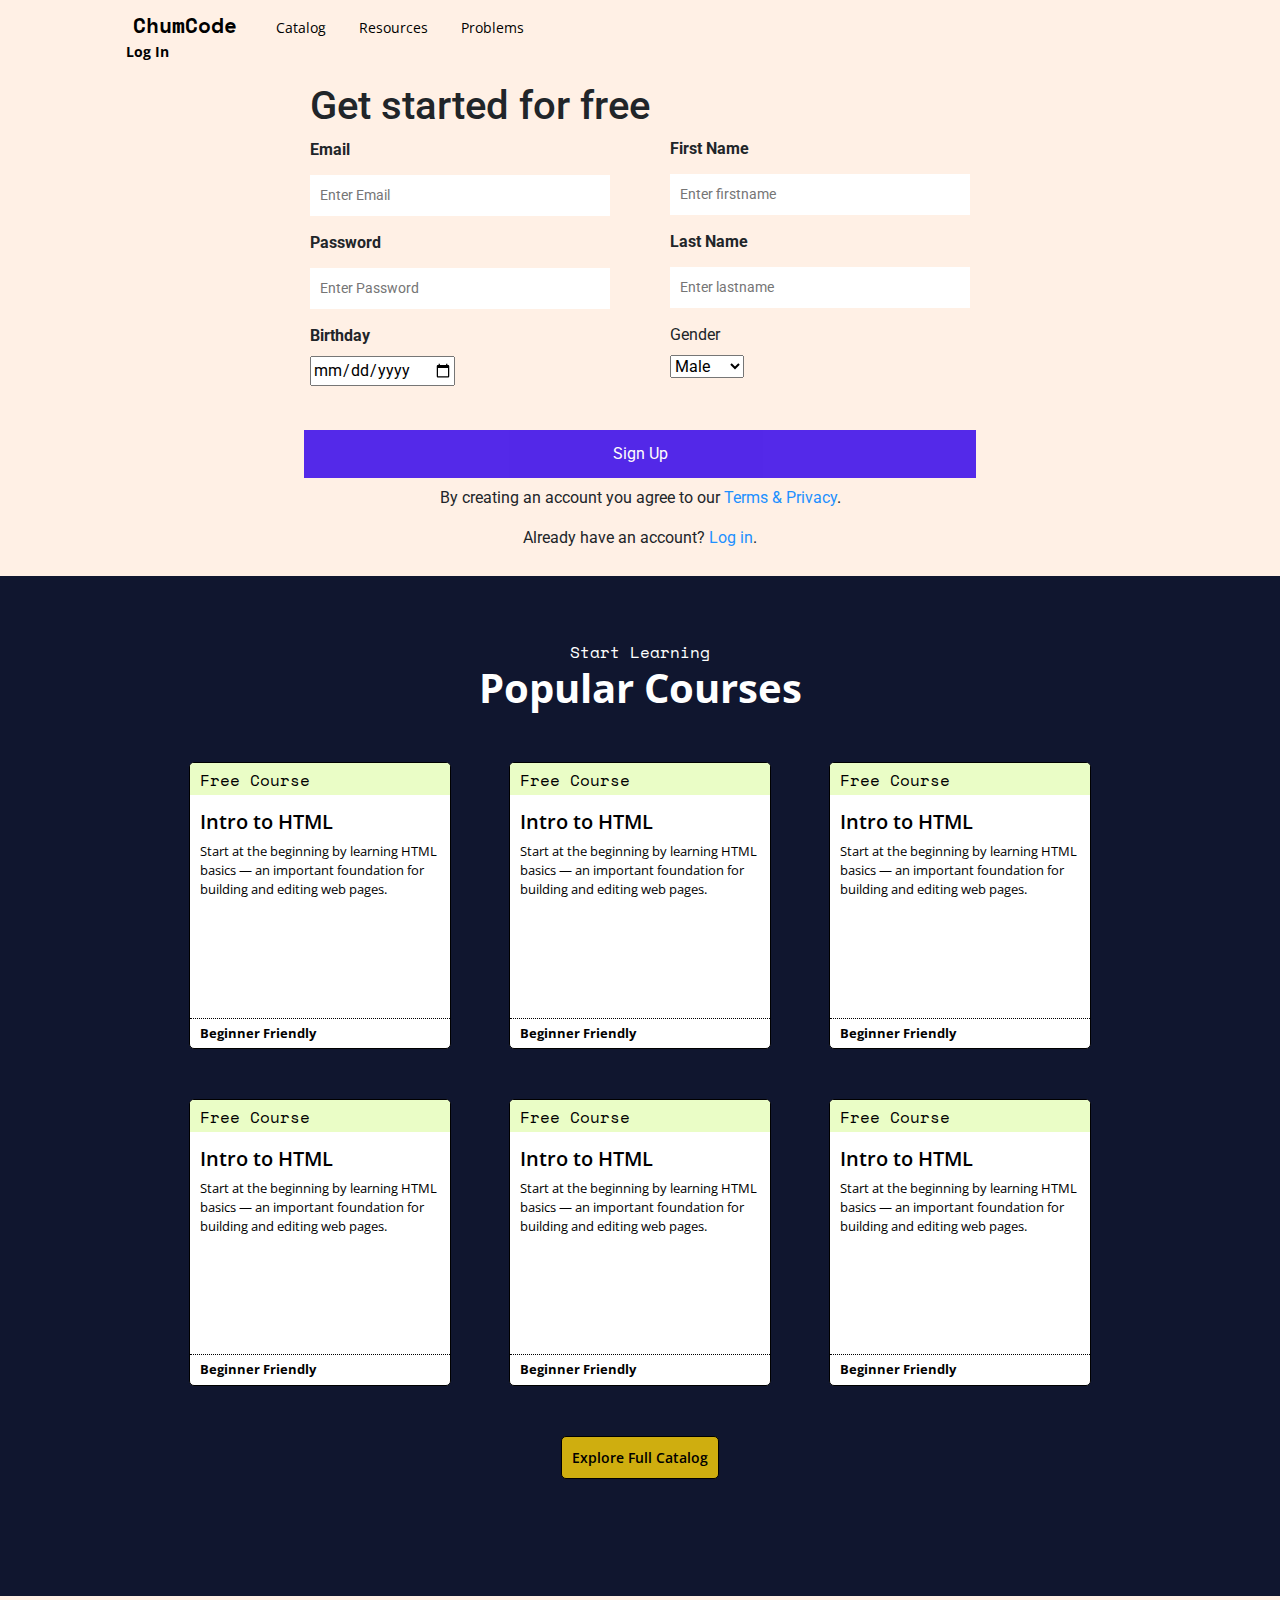
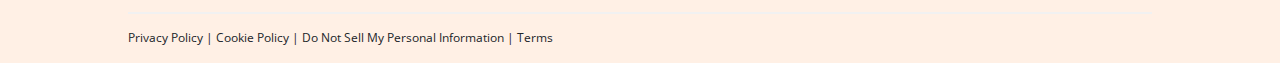
==== ChumCode/register.html @ c157aa14 "otin" ====
<html lang="en">
  <head>
    <script src="js/styles.js" defer></script>
    <meta charset="utf-8">
    <meta name="viewport" content="width=device-width, initial-scale=1">
    <link rel="stylesheet" href="https://cdn.jsdelivr.net/npm/bootstrap@4.0.0/dist/css/bootstrap.min.css" integrity="sha384-Gn5384xqQ1aoWXA+058RXPxPg6fy4IWvTNh0E263XmFcJlSAwiGgFAW/dAiS6JXm" crossorigin="anonymous"><link rel="preconnect" href="https://fonts.googleapis.com">
    <link rel="preconnect" href="https://fonts.gstatic.com" crossorigin>
    <link href="https://fonts.googleapis.com/css2?family=Montserrat&family=Open+Sans:ital,wght@0,300..800;1,300..800&family=Poppins:wght@300;400;500;600;800;900&family=Roboto:ital,wght@0,100;0,300;0,400;0,500;0,700;0,900;1,100;1,300;1,400;1,500;1,700;1,900&family=Space+Mono:wght@400;700&family=UnifrakturMaguntia&display=swap" rel="stylesheet">
    <link rel="stylesheet" href="https://cdnjs.cloudflare.com/ajax/libs/font-awesome/6.5.1/css/all.min.css" integrity="sha512-DTOQO9RWCH3ppGqcWaEA1BIZOC6xxalwEsw9c2QQeAIftl+Vegovlnee1c9QX4TctnWMn13TZye+giMm8e2LwA==" crossorigin="anonymous" referrerpolicy="no-referrer" />
    <link rel="stylesheet" type="text/css" href="css/styles.css">
    <title>ChumCode</title>
  </head>

  <header>
    <nav class="open-sans-regular">
        <a href="index.html" class="space-mono-bold">ChumCode</a>
        <a href="catalog.html">Catalog</a>
        <a href="resources.html">Resources</a>
        <a href="problems.hmtl">Problems</a>
        <i class="fa-solid fa-magnifying-glass left"></i>
        <a href="login.html" class="open-sans-bold">Log In</a>
    </nav>
  </header>
  <body>

  <div class="first-page-main-page">

    <div class="left-box">
      <form action="action_page.php">
        <div class="container">
          <h1>Get started for free</h1>
      
          <label for="email"><b>Email</b></label><br>
          <input type="text" placeholder="Enter Email" name="email" id="email" required><br>
      
          <label for="psw"><b>Password</b></label><br>
          <input type="password" placeholder="Enter Password" name="psw" id="psw" required><br>
    
          <label for="birthday"><b>Birthday</b></label><br>
          <input type="date" id="birthday" name="birthday">
        </div>
      
        
      </form>
      
    </div>

    <div class="right-box">
      <form action="action_page.php">
        <div class="container">
          
         
      
          <label for="first-name"><b>First Name</b></label><br>
          <input type="text" placeholder="Enter firstname" name="fname" id="fname" required><br>
      
          <label for="first-name"><b>Last Name</b></label><br>
          <input type="text" placeholder="Enter lastname" name="lname" id="lname" required><br>
      
          <label for="inputAddress" class="form-label">Gender</label><br>
          <select name="gender" name="gender" class="form-select" aria-label="Default select example">
            <option selected value="male">Male</option>
            <option value="female">Female</option>
          </select>
               
        </div>
      
      </form>
      
    </div>
    
  </div>
  <div class="container signin">
    <button type="submit" class="registerbtn">Sign Up</button>
    <p>By creating an account you agree to our <a href="https://www.iubenda.com/en/help/2859-terms-and-conditions-when-are-they-needed#:~:text=%E2%80%9CTerms%20and%20Conditions%E2%80%9D%20is%20the,%E2%80%9D%20or%20%E2%80%9CLegal%20Notes%E2%80%9D.">Terms & Privacy</a>.</p>
    <p>Already have an account? <a href="#">Log in</a>.</p>
  </div>
  

    <div class="blue-bg">
      <div class="second-page-main-page blue-bg">
      
        <p class="space-mono-thin">Start Learning</p>
        <h2 class="open-sans-bold">Popular Courses</h2>

        <div class="course-container-main-box">

          <div class="course-container">
            <div class="course-box"><div class="course-box-top-box space-mono-thin">Free Course</div>
            <h5 class="open-sans-regular">Intro to HTML</h3>
              <span class="open-sans-regular">Start at the beginning by learning HTML
                basics — an important foundation for
                building and editing web pages.</span>
                <div class="course-container-footer open-sans-bold">Beginner Friendly</div>
            </div>
          </div>

          <div class="course-container">
            <div class="course-box"><div class="course-box-top-box space-mono-thin">Free Course</div>
            <h5 class="open-sans-regular">Intro to HTML</h3>
              <span class="open-sans-regular">Start at the beginning by learning HTML
                basics — an important foundation for
                building and editing web pages.</span>
                <div class="course-container-footer open-sans-bold">Beginner Friendly</div>
            </div>
          </div>

          <div class="course-container">
            <div class="course-box"><div class="course-box-top-box space-mono-thin">Free Course</div>
            <h5 class="open-sans-regular">Intro to HTML</h3>
              <span class="open-sans-regular">Start at the beginning by learning HTML
                basics — an important foundation for
                building and editing web pages.</span>
                <div class="course-container-footer open-sans-bold">Beginner Friendly</div>
            </div>
          </div>

        </div>
        
        <div class="course-container-main-box">

          <div class="course-container">
            <div class="course-box"><div class="course-box-top-box space-mono-thin">Free Course</div>
            <h5 class="open-sans-regular">Intro to HTML</h3>
              <span class="open-sans-regular">Start at the beginning by learning HTML
                basics — an important foundation for
                building and editing web pages.</span>
                <div class="course-container-footer open-sans-bold">Beginner Friendly</div>
            </div>
          </div>

          <div class="course-container">
            <div class="course-box"><div class="course-box-top-box space-mono-thin">Free Course</div>
            <h5 class="open-sans-regular">Intro to HTML</h3>
              <span class="open-sans-regular">Start at the beginning by learning HTML
                basics — an important foundation for
                building and editing web pages.</span>
                <div class="course-container-footer open-sans-bold">Beginner Friendly</div>
            </div>
          </div>

          <div class="course-container">
            <div class="course-box"><div class="course-box-top-box space-mono-thin">Free Course</div>
            <h5 class="open-sans-regular">Intro to HTML</h3>
              <span class="open-sans-regular">Start at the beginning by learning HTML
                basics — an important foundation for
                building and editing web pages.</span>
                <div class="course-container-footer open-sans-bold">Beginner Friendly</div>
            </div>
          </div>

        </div>
          <div href="" class="explore-btn open-sans-regular">Explore Full Catalog</div>
        
      </div>
    </div>
    

    <footer>
      <hr>
      <p class="open-sans-regular small-font"> Privacy Policy | Cookie Policy | Do Not Sell My Personal Information | Terms</p>
    </footer>
</body>
<script src="https://code.jquery.com/jquery-3.2.1.slim.min.js" integrity="sha384-KJ3o2DKtIkvYIK3UENzmM7KCkRr/rE9/Qpg6aAZGJwFDMVNA/GpGFF93hXpG5KkN" crossorigin="anonymous"></script>
<script src="https://cdn.jsdelivr.net/npm/popper.js@1.12.9/dist/umd/popper.min.js" integrity="sha384-ApNbgh9B+Y1QKtv3Rn7W3mgPxhU9K/ScQsAP7hUibX39j7fakFPskvXusvfa0b4Q" crossorigin="anonymous"></script>
<script src="https://cdn.jsdelivr.net/npm/bootstrap@4.0.0/dist/js/bootstrap.min.js" integrity="sha384-JZR6Spejh4U02d8jOt6vLEHfe/JQGiRRSQQxSfFWpi1MquVdAyjUar5+76PVCmYl" crossorigin="anonymous"></script>
</html>
---- ChumCode/css/styles.css ----
body{
    background-color: #fff0e5;
    margin: 0;
}

.roboto-regular {
    font-family: "Roboto", sans-serif;
    font-weight: 400;
    font-style: normal;
  }

.open-sans-regular {
    font-family: "Open Sans", sans-serif;
    font-optical-sizing: auto;
    font-weight: 500px;
    font-style: normal;
  }

  .open-sans-thin {
    font-family: "Open Sans", sans-serif;
    font-optical-sizing: auto;
    font-weight: 300px;
    font-style: normal;
  }

  .open-sans-bold {
    font-family: "Open Sans", sans-serif;
    font-optical-sizing: auto;
    font-weight: 700;
    font-style: normal;
  }

.space-mono-regular {
    font-family: "Space Mono", monospace;
    font-weight: 600;
    font-style: normal;
  }

  .space-mono-bold {
    font-family: "Space Mono", monospace;
    font-weight: 700;
    font-size: 1.3em;
    font-style: normal;
  }

  .space-mono-thin {
    font-family: "Space Mono", monospace;
    font-weight: 400;
    font-size: 1.0em;
    font-style: normal;
  }

  header {
    background-color: #fff0e5;
    height: 4.5em;
    display: flex;
    align-items: center;
    top: 0;
    position: sticky;
    transition: background-color 0.2s ease-in-out;
    border-bottom: 0 solid black;
    z-index: 1000;
  }
  
  .scrolled {
    background-color: white;
    opacity: 0.98; 
    border-width: 1px;
  }
  

  header nav{
    padding: 1.5em 0 1.5em 7em;
  }

  header nav a{
    text-decoration: none;
    font-size: 0.9em;
    color:black;
    margin: 1em;
  }

  .left{
    margin-left: 45em;
    margin-right: 2em;
  }

  .icon-button {
    color: black;
    border: none;
    cursor: pointer;
  }

  .first-page-main-page{
    display: flex;
    height: min-content;
    justify-content: center;
  }

  .carousel-item{
    max-height: 600px;
  }

  .screentone{
    position: absolute;
    height: 720px;
  }

  .mainpage-carousel{
    margin: 0 0 6% 0 ;
    width: 70%;
    height: 600px;
  }
  
  .carousel-box{
    margin-top: 2%;
    margin-left: 10%;
    width: 70%;
  }

  .carousel-box h1{
    margin-top: 3% ;
    background-color: #fff0e5;
    font-size: 3.0em;
  }
  

  .carousel-indicators{
    background-color: #fff0e5;
    border-radius: 20px;
    padding: 0;
    margin: auto;
    width: 20%;
    height: 30px;
    border: 1px solid black;
  }

  .carousel-indicators li{
    background-color: black;
    padding: 0;
    margin: auto;
    height: 15px;
    width: 15px;
    border-radius: 10px;
    border: 1px solid black;
  }

  .six-hundo{
    height: 670px;
  }
  
  .small-font{
    font-size: 12px;
  }

  footer{
    width: 80%;
    margin: auto;
  }

  footer hr{
    background-color: black;
  }

  .blue-bg{
    background-color: #10162f;
    height: 1020px;
    width: 100%;
  } 

  .blue-bg-1{
    background-color: #3a10e5;
    height: 520px;
    width: 100%;
    bottom: 0;
    position: absolute;
  } 

  .left-box{
    max-width: 100%;
  }

  .right-box{
    max-width: 100%;
    margin-top: 55px;
  }

  .large-box{
    border-width: 1px;
    border-style: solid;
    border-color: var(--color-navy);
    background-color: white;
    padding-left: 2rem;
    padding-right: 2rem;
    padding-top: 1.5rem;
    padding-bottom: 1.5rem;
    margin-bottom: 0.75rem;
    margin-left: 0.75rem;
    border-radius: 20px;
    box-shadow: -12px 12px black, -12px 12px 0 1px #10162f;
    width: 70%;
    margin: auto;
    margin-bottom: 50px;
    margin-top: 20px;
  }

  .large-box h2{
    margin-block-start: 0.83em;
    margin-block-end: 0.83em;
    margin-inline-start: 0px;
    margin-inline-end: 0px;
    font-weight: 700;
    font-family: "Space Mono", monospace;
    margin-top: 5px;
    margin-bottom: 10px;
  }

  .badge-box{
    width: min-content;
    border-radius: 40px;
    font-weight: 400;
    white-space: nowrap;
    color: white;
    background-color: black;
    font-size: 0.875rem;
    height: 1.5rem;
    margin-bottom: 0.5rem;
    padding-left: 0.5rem;
    padding-right: 0.5rem;
  }

  .list-number{
    column-gap: 1rem;
    list-style-type: none;
    flex-wrap: wrap;
    row-gap: 0.5rem;
    flex-direction: row;
    display: flex;
    padding: 0;
    margin-bottom: 0.5rem;
  }

  .zero-margin{
    margin: 0;
  }

  .one-margin{
    margin: 5px;
  }

  .margin-10{
    margin: 0 100px 0 0 ;
  }

  .second-page-main-page{
    color: white;
    width: 75%;
    margin: auto;
    padding-top: 5%;
  }

  .second-page-main-page p {
    margin: auto;
    width: max-content;
  }

  .second-page-main-page h2 {
    margin: auto;
    width: max-content;
    font-size: 2.5em;
    margin-bottom: 50px;
    display: flex;
  }

  .course-box {
    height: 100%;
    display: flex;
    background-color: #ffffff;
    flex-direction: column;
    box-shadow: 0px 0px 0 #10162f;
    position: relative;
    padding: 0px;
    overflow: hidden;
    border-radius: 5px;
    transition: box-shadow 0.2s ease, transform 0.2s ease;
    color: black;
    border: 1px solid black;
  }
  
  .course-box:hover {
    box-shadow: -12px 12px #00001a, -12px 12px 0 1px #10162f; /* Apply box shadow on hover */
    transform: translate(5px, -5px);
  }
  

  .course-box-top-box{
    background-color: #eafdc6;
    width: 100%;
    padding-top: 5px;
    padding-left: 10px;
    padding-bottom: 3px;
  }

  .course-container{
    width: 80%;
    margin:  0 3% 0 3%;
    height: 100%;
  }


  .course-container h5{
    padding: 10px;
    font-weight: 600;
    padding-top: 15px;
    padding-bottom: 0px;
  }

  .course-container span{
    padding-left: 10px;
    font-size: 0.8em;
    padding-right: 10px;
  }
  .course-container-footer{
    padding: 5px;
    border-top: 1px dotted black;
    padding-left: 10px;
    font-size: 0.8em;
    bottom: 0;
    position: absolute;
    width: 100%;
  }

  .course-container-main-box{
    display: flex;
    height: 30%;
    justify-content:space-around;
    margin-bottom: 50px;
  }

  .explore-btn{
    border: 1px solid black;
    background-color:#cfae0f;
    color: black;
    width: max-content;
    padding: 10px;
    align-self: center;
    font-weight: 600;
    border-radius: 5px;
    margin: auto;
    font-size: 0.9em;
  }


  * {box-sizing: border-box}

.container {
  padding: 10px;
}

input[type=text], input[type=password] {
  width: 300px;
  padding: 10px;
  margin:  5px 0 15px 0;
  display: inline-block;
  border: none;
  background: #ffffff;
  font-size: 14px;
}

input[type=text]:focus, input[type=password]:focus {
  background-color: #ddd;
  outline: none;
}

hr {
  border: 1px solid #f1f1f1;
  margin-bottom: 15px;
}

.registerbtn {
  background-color: #4113e9;
  color: white;
  padding: 12px 10px;
  margin: 8px 0;
  border: none;
  cursor: pointer;
  width: 60%;
  opacity: 0.9;
}

.registerbtn:hover {
  opacity:1;
}

a {
  color: dodgerblue;
}

.signin {
  
  text-align: center;
}
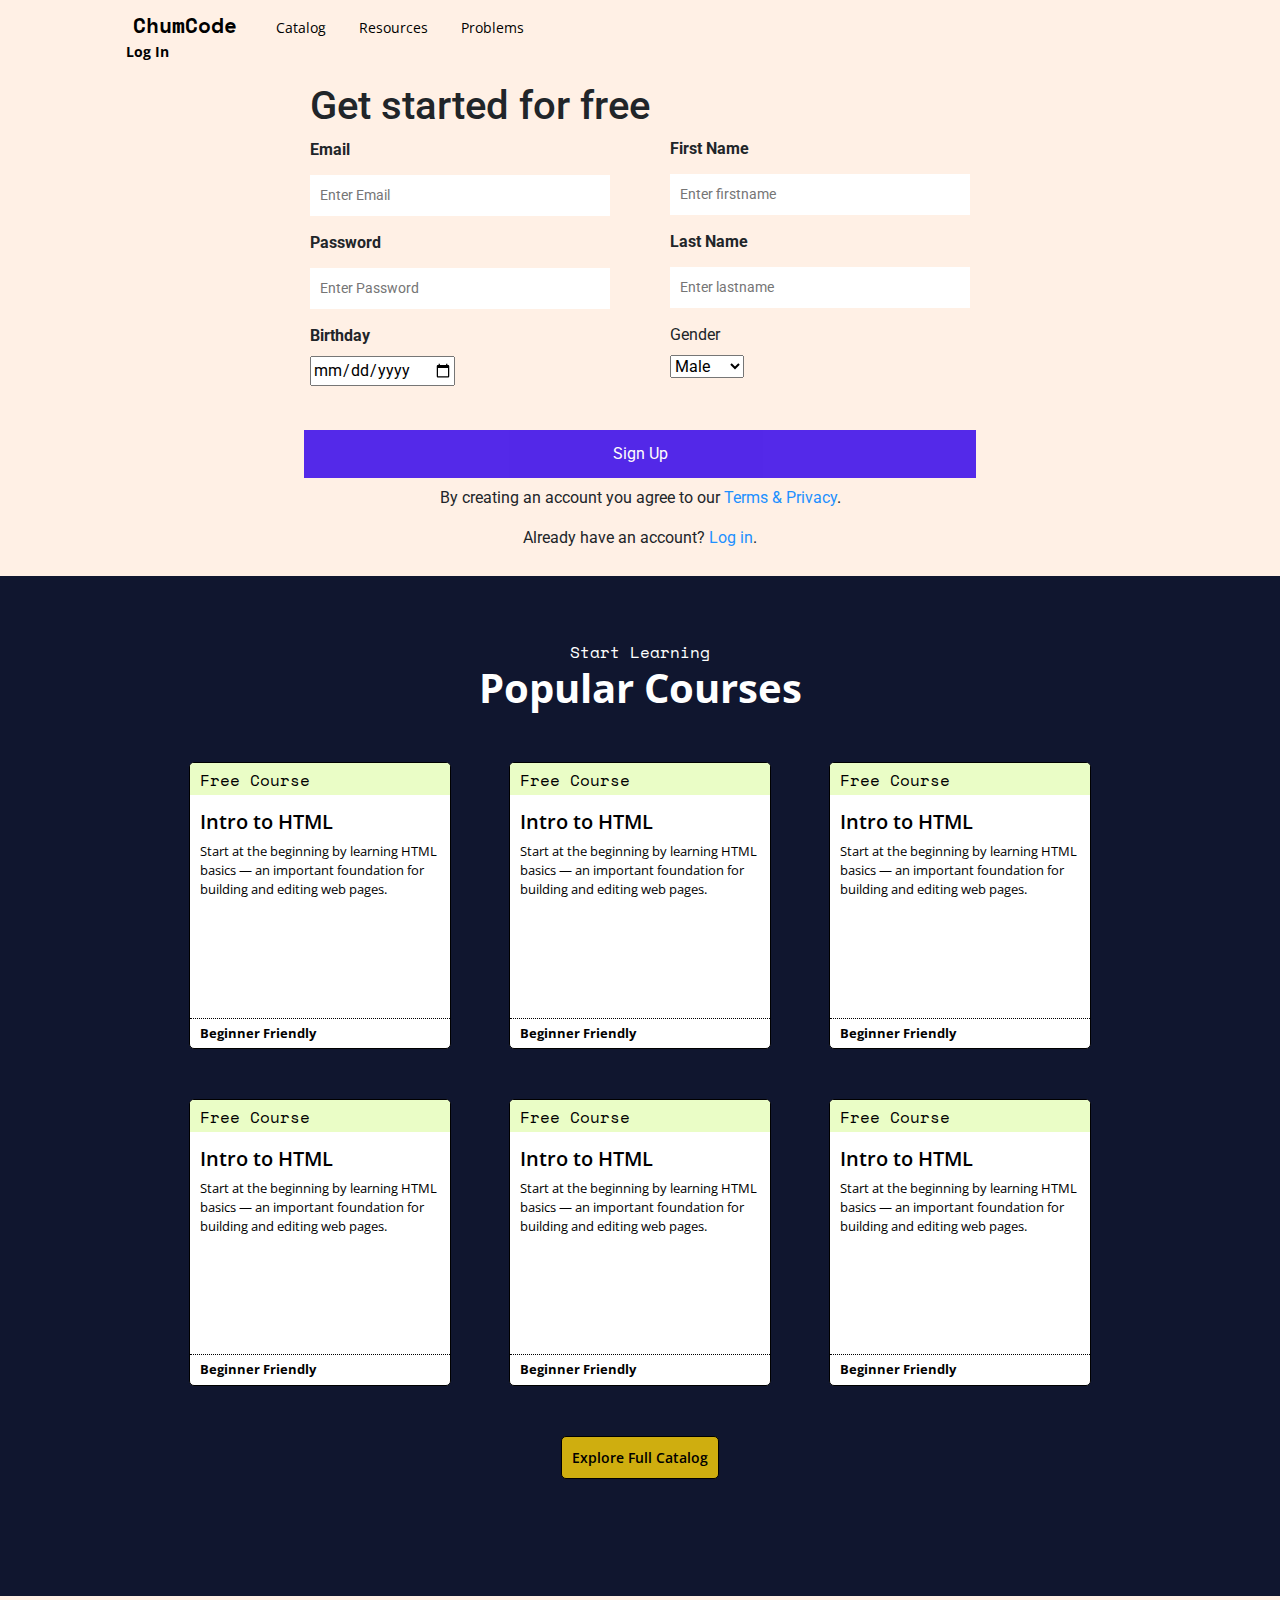
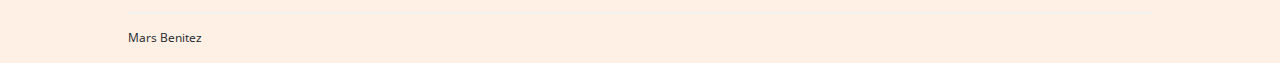
==== commit 29655aec: "Hello" ====
--- a/ChumCode/register.html
+++ b/ChumCode/register.html
@@ -158,7 +158,7 @@
 
     <footer>
       <hr>
-      <p class="open-sans-regular small-font"> Privacy Policy | Cookie Policy | Do Not Sell My Personal Information | Terms</p>
+      <p class="open-sans-regular small-font"> Mars Benitez</p>
     </footer>
 </body>
 <script src="https://code.jquery.com/jquery-3.2.1.slim.min.js" integrity="sha384-KJ3o2DKtIkvYIK3UENzmM7KCkRr/rE9/Qpg6aAZGJwFDMVNA/GpGFF93hXpG5KkN" crossorigin="anonymous"></script>
--- a/ChumCode/css/styles.css
+++ b/ChumCode/css/styles.css
@@ -350,6 +350,7 @@
     font-size: 0.9em;
   }
 
+  /*diri sugod boss*/
 
   * {box-sizing: border-box}
 
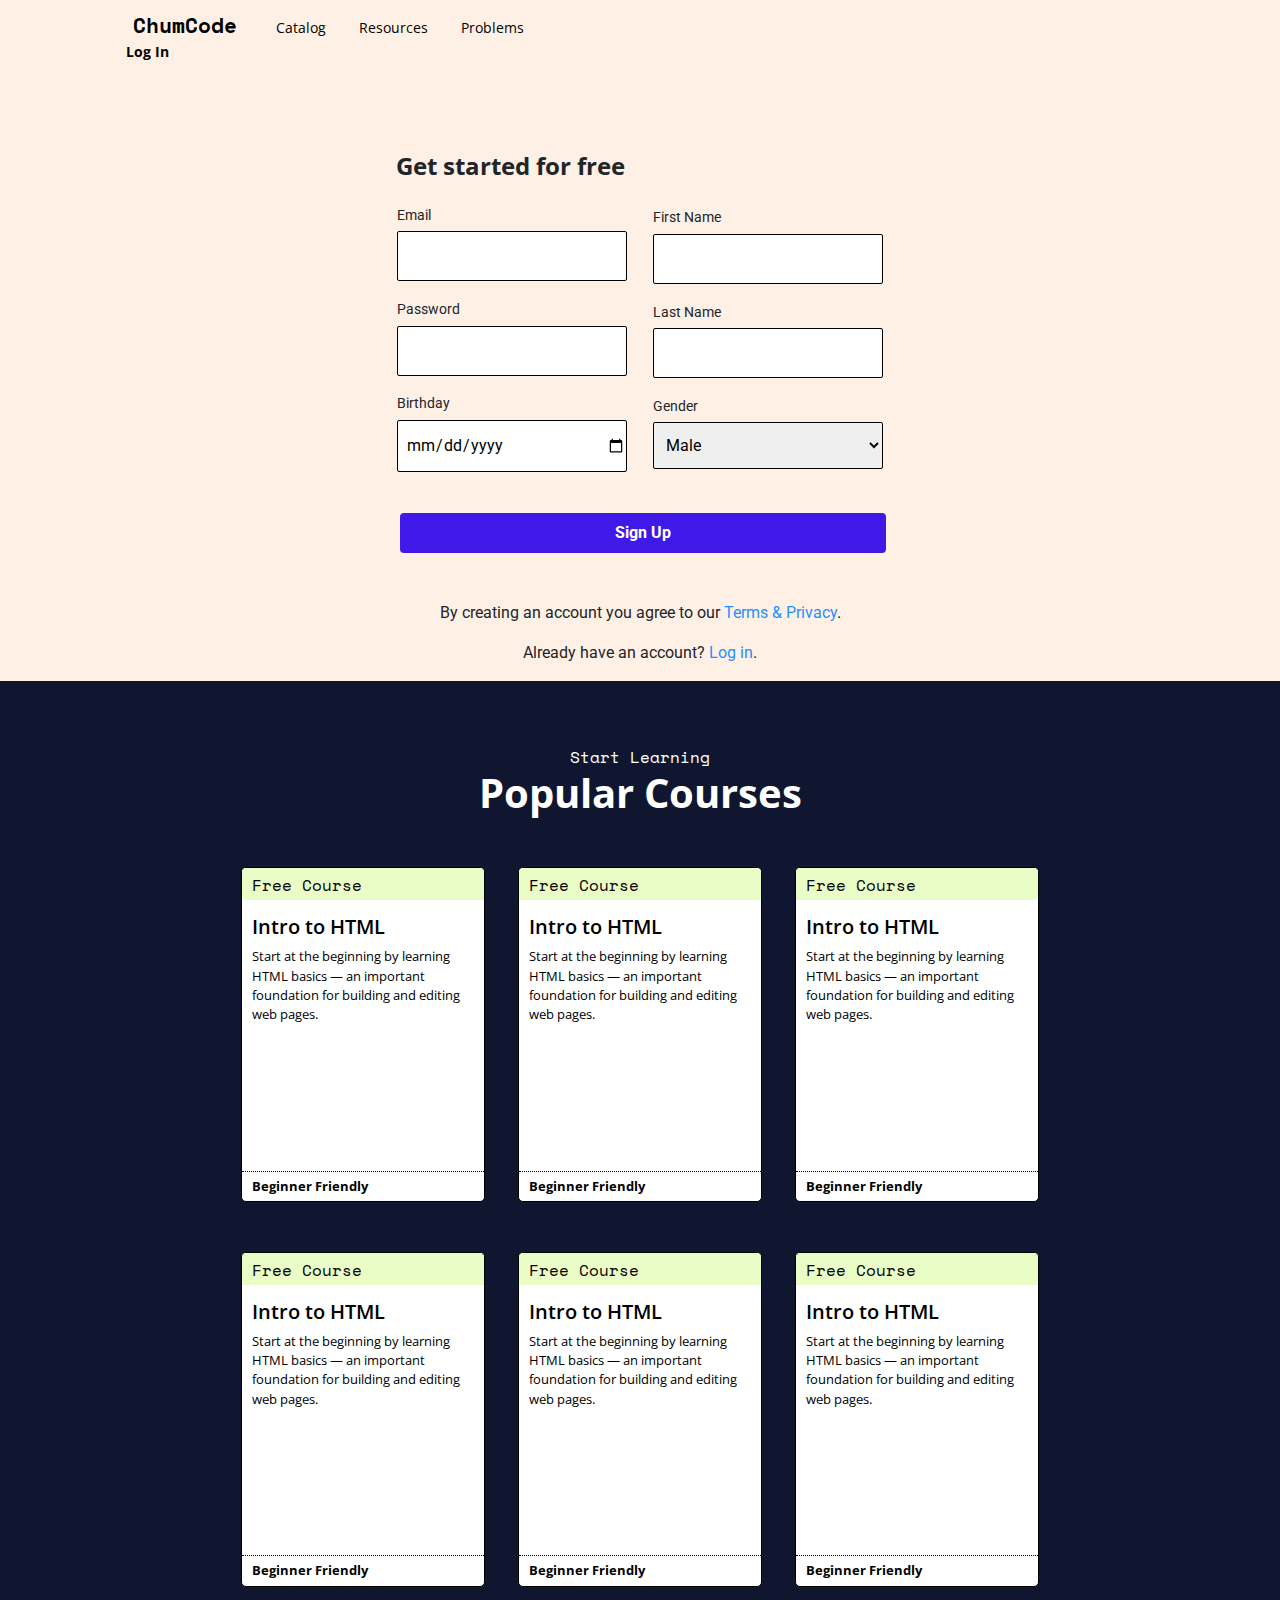
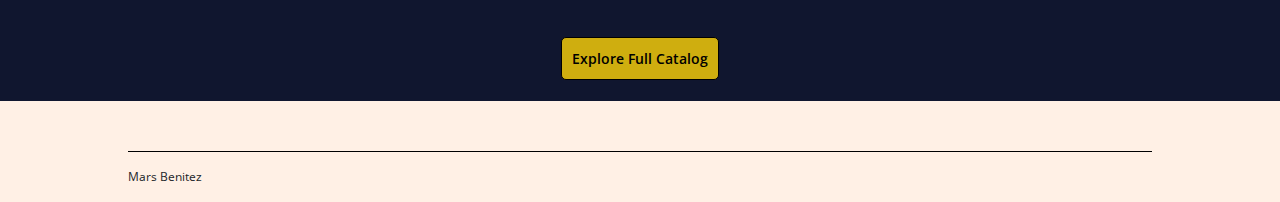
==== commit fb6ae061: "Add files via upload" ====
--- a/ChumCode/register.html
+++ b/ChumCode/register.html
@@ -1,167 +1,167 @@
-<html lang="en">
-  <head>
-    <script src="js/styles.js" defer></script>
-    <meta charset="utf-8">
-    <meta name="viewport" content="width=device-width, initial-scale=1">
-    <link rel="stylesheet" href="https://cdn.jsdelivr.net/npm/bootstrap@4.0.0/dist/css/bootstrap.min.css" integrity="sha384-Gn5384xqQ1aoWXA+058RXPxPg6fy4IWvTNh0E263XmFcJlSAwiGgFAW/dAiS6JXm" crossorigin="anonymous"><link rel="preconnect" href="https://fonts.googleapis.com">
-    <link rel="preconnect" href="https://fonts.gstatic.com" crossorigin>
-    <link href="https://fonts.googleapis.com/css2?family=Montserrat&family=Open+Sans:ital,wght@0,300..800;1,300..800&family=Poppins:wght@300;400;500;600;800;900&family=Roboto:ital,wght@0,100;0,300;0,400;0,500;0,700;0,900;1,100;1,300;1,400;1,500;1,700;1,900&family=Space+Mono:wght@400;700&family=UnifrakturMaguntia&display=swap" rel="stylesheet">
-    <link rel="stylesheet" href="https://cdnjs.cloudflare.com/ajax/libs/font-awesome/6.5.1/css/all.min.css" integrity="sha512-DTOQO9RWCH3ppGqcWaEA1BIZOC6xxalwEsw9c2QQeAIftl+Vegovlnee1c9QX4TctnWMn13TZye+giMm8e2LwA==" crossorigin="anonymous" referrerpolicy="no-referrer" />
-    <link rel="stylesheet" type="text/css" href="css/styles.css">
-    <title>ChumCode</title>
-  </head>
-
-  <header>
-    <nav class="open-sans-regular">
-        <a href="index.html" class="space-mono-bold">ChumCode</a>
-        <a href="catalog.html">Catalog</a>
-        <a href="resources.html">Resources</a>
-        <a href="problems.hmtl">Problems</a>
-        <i class="fa-solid fa-magnifying-glass left"></i>
-        <a href="login.html" class="open-sans-bold">Log In</a>
-    </nav>
-  </header>
-  <body>
-
-  <div class="first-page-main-page">
-
-    <div class="left-box">
-      <form action="action_page.php">
-        <div class="container">
-          <h1>Get started for free</h1>
-      
-          <label for="email"><b>Email</b></label><br>
-          <input type="text" placeholder="Enter Email" name="email" id="email" required><br>
-      
-          <label for="psw"><b>Password</b></label><br>
-          <input type="password" placeholder="Enter Password" name="psw" id="psw" required><br>
-    
-          <label for="birthday"><b>Birthday</b></label><br>
-          <input type="date" id="birthday" name="birthday">
-        </div>
-      
-        
-      </form>
-      
-    </div>
-
-    <div class="right-box">
-      <form action="action_page.php">
-        <div class="container">
-          
-         
-      
-          <label for="first-name"><b>First Name</b></label><br>
-          <input type="text" placeholder="Enter firstname" name="fname" id="fname" required><br>
-      
-          <label for="first-name"><b>Last Name</b></label><br>
-          <input type="text" placeholder="Enter lastname" name="lname" id="lname" required><br>
-      
-          <label for="inputAddress" class="form-label">Gender</label><br>
-          <select name="gender" name="gender" class="form-select" aria-label="Default select example">
-            <option selected value="male">Male</option>
-            <option value="female">Female</option>
-          </select>
-               
-        </div>
-      
-      </form>
-      
-    </div>
-    
-  </div>
-  <div class="container signin">
-    <button type="submit" class="registerbtn">Sign Up</button>
-    <p>By creating an account you agree to our <a href="https://www.iubenda.com/en/help/2859-terms-and-conditions-when-are-they-needed#:~:text=%E2%80%9CTerms%20and%20Conditions%E2%80%9D%20is%20the,%E2%80%9D%20or%20%E2%80%9CLegal%20Notes%E2%80%9D.">Terms & Privacy</a>.</p>
-    <p>Already have an account? <a href="#">Log in</a>.</p>
-  </div>
-  
-
-    <div class="blue-bg">
-      <div class="second-page-main-page blue-bg">
-      
-        <p class="space-mono-thin">Start Learning</p>
-        <h2 class="open-sans-bold">Popular Courses</h2>
-
-        <div class="course-container-main-box">
-
-          <div class="course-container">
-            <div class="course-box"><div class="course-box-top-box space-mono-thin">Free Course</div>
-            <h5 class="open-sans-regular">Intro to HTML</h3>
-              <span class="open-sans-regular">Start at the beginning by learning HTML
-                basics — an important foundation for
-                building and editing web pages.</span>
-                <div class="course-container-footer open-sans-bold">Beginner Friendly</div>
-            </div>
-          </div>
-
-          <div class="course-container">
-            <div class="course-box"><div class="course-box-top-box space-mono-thin">Free Course</div>
-            <h5 class="open-sans-regular">Intro to HTML</h3>
-              <span class="open-sans-regular">Start at the beginning by learning HTML
-                basics — an important foundation for
-                building and editing web pages.</span>
-                <div class="course-container-footer open-sans-bold">Beginner Friendly</div>
-            </div>
-          </div>
-
-          <div class="course-container">
-            <div class="course-box"><div class="course-box-top-box space-mono-thin">Free Course</div>
-            <h5 class="open-sans-regular">Intro to HTML</h3>
-              <span class="open-sans-regular">Start at the beginning by learning HTML
-                basics — an important foundation for
-                building and editing web pages.</span>
-                <div class="course-container-footer open-sans-bold">Beginner Friendly</div>
-            </div>
-          </div>
-
-        </div>
-        
-        <div class="course-container-main-box">
-
-          <div class="course-container">
-            <div class="course-box"><div class="course-box-top-box space-mono-thin">Free Course</div>
-            <h5 class="open-sans-regular">Intro to HTML</h3>
-              <span class="open-sans-regular">Start at the beginning by learning HTML
-                basics — an important foundation for
-                building and editing web pages.</span>
-                <div class="course-container-footer open-sans-bold">Beginner Friendly</div>
-            </div>
-          </div>
-
-          <div class="course-container">
-            <div class="course-box"><div class="course-box-top-box space-mono-thin">Free Course</div>
-            <h5 class="open-sans-regular">Intro to HTML</h3>
-              <span class="open-sans-regular">Start at the beginning by learning HTML
-                basics — an important foundation for
-                building and editing web pages.</span>
-                <div class="course-container-footer open-sans-bold">Beginner Friendly</div>
-            </div>
-          </div>
-
-          <div class="course-container">
-            <div class="course-box"><div class="course-box-top-box space-mono-thin">Free Course</div>
-            <h5 class="open-sans-regular">Intro to HTML</h3>
-              <span class="open-sans-regular">Start at the beginning by learning HTML
-                basics — an important foundation for
-                building and editing web pages.</span>
-                <div class="course-container-footer open-sans-bold">Beginner Friendly</div>
-            </div>
-          </div>
-
-        </div>
-          <div href="" class="explore-btn open-sans-regular">Explore Full Catalog</div>
-        
-      </div>
-    </div>
-    
-
-    <footer>
-      <hr>
-      <p class="open-sans-regular small-font"> Mars Benitez</p>
-    </footer>
-</body>
-<script src="https://code.jquery.com/jquery-3.2.1.slim.min.js" integrity="sha384-KJ3o2DKtIkvYIK3UENzmM7KCkRr/rE9/Qpg6aAZGJwFDMVNA/GpGFF93hXpG5KkN" crossorigin="anonymous"></script>
-<script src="https://cdn.jsdelivr.net/npm/popper.js@1.12.9/dist/umd/popper.min.js" integrity="sha384-ApNbgh9B+Y1QKtv3Rn7W3mgPxhU9K/ScQsAP7hUibX39j7fakFPskvXusvfa0b4Q" crossorigin="anonymous"></script>
-<script src="https://cdn.jsdelivr.net/npm/bootstrap@4.0.0/dist/js/bootstrap.min.js" integrity="sha384-JZR6Spejh4U02d8jOt6vLEHfe/JQGiRRSQQxSfFWpi1MquVdAyjUar5+76PVCmYl" crossorigin="anonymous"></script>
+<html lang="en">
+  <head>
+    <script src="js/styles.js" defer></script>
+    <meta charset="utf-8">
+    <meta name="viewport" content="width=device-width, initial-scale=1">
+    <link rel="stylesheet" href="https://cdn.jsdelivr.net/npm/bootstrap@4.0.0/dist/css/bootstrap.min.css" integrity="sha384-Gn5384xqQ1aoWXA+058RXPxPg6fy4IWvTNh0E263XmFcJlSAwiGgFAW/dAiS6JXm" crossorigin="anonymous"><link rel="preconnect" href="https://fonts.googleapis.com">
+    <link rel="preconnect" href="https://fonts.gstatic.com" crossorigin>
+    <link href="https://fonts.googleapis.com/css2?family=Montserrat&family=Open+Sans:ital,wght@0,300..800;1,300..800&family=Poppins:wght@300;400;500;600;800;900&family=Roboto:ital,wght@0,100;0,300;0,400;0,500;0,700;0,900;1,100;1,300;1,400;1,500;1,700;1,900&family=Space+Mono:wght@400;700&family=UnifrakturMaguntia&display=swap" rel="stylesheet">
+    <link rel="stylesheet" href="https://cdnjs.cloudflare.com/ajax/libs/font-awesome/6.5.1/css/all.min.css" integrity="sha512-DTOQO9RWCH3ppGqcWaEA1BIZOC6xxalwEsw9c2QQeAIftl+Vegovlnee1c9QX4TctnWMn13TZye+giMm8e2LwA==" crossorigin="anonymous" referrerpolicy="no-referrer" />
+    <link rel="stylesheet" type="text/css" href="css/styles.css">
+    <title>ChumCode</title>
+  </head>
+
+  <header>
+    <nav class="open-sans-regular">
+        <a href="index.html" class="space-mono-bold">ChumCode</a>
+        <a href="catalog.html">Catalog</a>
+        <a href="resources.html">Resources</a>
+        <a href="problems.hmtl">Problems</a>
+        <i class="fa-solid fa-magnifying-glass left"></i>
+        <a href="login.html" class="open-sans-bold">Log In</a>
+    </nav>
+  </header>
+  <body>
+
+  <div class="first-page-register-page">
+    <div class="main-box">
+        <h3 class="open-sans-bold">Get started for free</h1>
+        <div class="form-box1">
+        <div class="left-box">
+        <form action="action_page.php">
+            <div class="container">
+            
+        
+            <label for="email" class="label-login">Email</label><br>
+            <input type="text" class="textbox-form"  name="email" id="email" required><br>
+        
+            <label for="psw" class="label-login">Password</label><br>
+            <input type="password" class="textbox-form" name="psw" id="psw" required><br>
+        
+            <label for="birthday" class="label-login">Birthday</label><br>
+            <input type="date" class="textbox-form" id="birthday" name="birthday">
+            </div>
+        
+            
+        </form>
+        
+        </div>
+
+        <div class="right-box1">
+        <form action="action_page.php">
+
+            <div class="container"> 
+            <label for="first-name" class="label-login">First Name</label><br>
+            <input type="text" class="textbox-form"  name="fname" id="fname" required><br>
+        
+            <label for="first-name" class="label-login">Last Name</label><br>
+            <input type="text" class="textbox-form" name="lname" id="lname" required><br>
+        
+            <label for="inputAddress" class="label-login">Gender</label><br>
+            <select name="gender" name="gender" class="form-select textbox-form" aria-label="Default select example">
+                <option selected value="male">Male</option>
+                <option value="female">Female</option>
+            </select>
+            </div>
+        </form>
+    </div>
+  </div>
+  <button type="submit" class="register-button">Sign Up</button>
+</div>
+
+
+</div>
+  <div class="container signin">
+    <p>By creating an account you agree to our <a href="https://www.iubenda.com/en/help/2859-terms-and-conditions-when-are-they-needed#:~:text=%E2%80%9CTerms%20and%20Conditions%E2%80%9D%20is%20the,%E2%80%9D%20or%20%E2%80%9CLegal%20Notes%E2%80%9D.">Terms & Privacy</a>.</p>
+    <p>Already have an account? <a href="login.html">Log in</a>.</p>
+  </div>
+  
+
+    <div class="blue-bg">
+      <div class="second-page-main-page blue-bg">
+      
+        <p class="space-mono-thin">Start Learning</p>
+        <h2 class="open-sans-bold">Popular Courses</h2>
+
+        <div class="course-container-main-box">
+
+          <div class="course-container">
+            <div class="course-box"><div class="course-box-top-box space-mono-thin">Free Course</div>
+            <h5 class="open-sans-regular">Intro to HTML</h3>
+              <span class="open-sans-regular">Start at the beginning by learning HTML
+                basics — an important foundation for
+                building and editing web pages.</span>
+                <div class="course-container-footer open-sans-bold">Beginner Friendly</div>
+            </div>
+          </div>
+
+          <div class="course-container">
+            <div class="course-box"><div class="course-box-top-box space-mono-thin">Free Course</div>
+            <h5 class="open-sans-regular">Intro to HTML</h3>
+              <span class="open-sans-regular">Start at the beginning by learning HTML
+                basics — an important foundation for
+                building and editing web pages.</span>
+                <div class="course-container-footer open-sans-bold">Beginner Friendly</div>
+            </div>
+          </div>
+
+          <div class="course-container">
+            <div class="course-box"><div class="course-box-top-box space-mono-thin">Free Course</div>
+            <h5 class="open-sans-regular">Intro to HTML</h3>
+              <span class="open-sans-regular">Start at the beginning by learning HTML
+                basics — an important foundation for
+                building and editing web pages.</span>
+                <div class="course-container-footer open-sans-bold">Beginner Friendly</div>
+            </div>
+          </div>
+
+        </div>
+        
+        <div class="course-container-main-box">
+
+          <div class="course-container">
+            <div class="course-box"><div class="course-box-top-box space-mono-thin">Free Course</div>
+            <h5 class="open-sans-regular">Intro to HTML</h3>
+              <span class="open-sans-regular">Start at the beginning by learning HTML
+                basics — an important foundation for
+                building and editing web pages.</span>
+                <div class="course-container-footer open-sans-bold">Beginner Friendly</div>
+            </div>
+          </div>
+
+          <div class="course-container">
+            <div class="course-box"><div class="course-box-top-box space-mono-thin">Free Course</div>
+            <h5 class="open-sans-regular">Intro to HTML</h3>
+              <span class="open-sans-regular">Start at the beginning by learning HTML
+                basics — an important foundation for
+                building and editing web pages.</span>
+                <div class="course-container-footer open-sans-bold">Beginner Friendly</div>
+            </div>
+          </div>
+
+          <div class="course-container">
+            <div class="course-box"><div class="course-box-top-box space-mono-thin">Free Course</div>
+            <h5 class="open-sans-regular">Intro to HTML</h3>
+              <span class="open-sans-regular">Start at the beginning by learning HTML
+                basics — an important foundation for
+                building and editing web pages.</span>
+                <div class="course-container-footer open-sans-bold">Beginner Friendly</div>
+            </div>
+          </div>
+
+        </div>
+          <div href="" class="explore-btn open-sans-regular">Explore Full Catalog</div>
+        
+      </div>
+    </div>
+    
+
+    <footer>
+      <hr>
+      <p class="open-sans-regular small-font"> Mars Benitez</p>
+    </footer>
+</body>
+<script src="https://code.jquery.com/jquery-3.2.1.slim.min.js" integrity="sha384-KJ3o2DKtIkvYIK3UENzmM7KCkRr/rE9/Qpg6aAZGJwFDMVNA/GpGFF93hXpG5KkN" crossorigin="anonymous"></script>
+<script src="https://cdn.jsdelivr.net/npm/popper.js@1.12.9/dist/umd/popper.min.js" integrity="sha384-ApNbgh9B+Y1QKtv3Rn7W3mgPxhU9K/ScQsAP7hUibX39j7fakFPskvXusvfa0b4Q" crossorigin="anonymous"></script>
+<script src="https://cdn.jsdelivr.net/npm/bootstrap@4.0.0/dist/js/bootstrap.min.js" integrity="sha384-JZR6Spejh4U02d8jOt6vLEHfe/JQGiRRSQQxSfFWpi1MquVdAyjUar5+76PVCmYl" crossorigin="anonymous"></script>
 </html>--- a/ChumCode/css/styles.css
+++ b/ChumCode/css/styles.css
@@ -20,6 +20,13 @@
     font-family: "Open Sans", sans-serif;
     font-optical-sizing: auto;
     font-weight: 300px;
+    font-style: normal;
+  }
+
+  .open-sans-semibold {
+    font-family: "Open Sans", sans-serif;
+    font-optical-sizing: auto;
+    font-weight: 600;
     font-style: normal;
   }
 
@@ -106,6 +113,11 @@
     height: 720px;
   }
 
+  .screentone1{
+    position: absolute;
+    width: 100%;
+  }
+
   .mainpage-carousel{
     margin: 0 0 6% 0 ;
     width: 70%;
@@ -166,6 +178,10 @@
     background-color: #10162f;
     height: 1020px;
     width: 100%;
+    background-image: url('images/screentone1.png');
+    background-size: cover;
+    background-position: center;
+    margin-bottom: 50px;
   } 
 
   .blue-bg-1{
@@ -176,13 +192,8 @@
     position: absolute;
   } 
 
-  .left-box{
-    max-width: 100%;
-  }
-
   .right-box{
     max-width: 100%;
-    margin-top: 55px;
   }
 
   .large-box{
@@ -254,7 +265,7 @@
 
   .second-page-main-page{
     color: white;
-    width: 75%;
+    width: 65%;
     margin: auto;
     padding-top: 5%;
   }
@@ -303,7 +314,7 @@
 
   .course-container{
     width: 80%;
-    margin:  0 3% 0 3%;
+    margin:  0 2% 0 2%;
     height: 100%;
   }
 
@@ -332,7 +343,7 @@
 
   .course-container-main-box{
     display: flex;
-    height: 30%;
+    height: 35%;
     justify-content:space-around;
     margin-bottom: 50px;
   }
@@ -348,56 +359,177 @@
     border-radius: 5px;
     margin: auto;
     font-size: 0.9em;
-  }
-
-  /*diri sugod boss*/
+    position: relative; /* or absolute, fixed */
+    z-index: 1;
+  }
+
+
+
+  /* ===================--------------------================== */
+  /*                       LOGIN PAGE CSS                      */
+  /* ===================--------------------================== */
+
+
+
+  .first-page-login-page{
+    width: 100%;
+    height: 570px;
+  }
+
+  .login-form{
+    margin-left: auto;
+    margin-right: auto;
+    margin-top: 4.6rem;
+    margin-bottom: 4rem;
+    width: 22rem;
+    max-width: calc(100% - 2rem);
+  }
+
+  .login-form h3{
+    margin-bottom: 20px;
+    font-size: 1.5em;
+  }
+
+  .label-login{
+    font-size: 0.9em;
+    margin-bottom: 5px;
+    font-weight: 400;
+  }
+
+  .textbox-form{
+    padding-left: 0.5rem;
+    padding-top: 0.75rem;
+    padding-bottom: 0.75rem;
+    font-weight: 400;
+    line-height: 1.5;
+    font-size: 1rem;
+    width: 100%;
+    min-width: auto;
+    padding-right: initial;
+    border: 1px solid black;
+    border-radius: 2px;
+    margin-bottom: 1.1em;
+  }
+
+  .forgot-pass{
+    margin-top: 10px;
+    font-weight: 700;
+    text-decoration: underline;
+    text-decoration-thickness: 1.5px;
+    color: #4019e9;
+    font-size: 0.9em;
+  }
+
+  .forgot-pass a{
+    color: #4019e9;
+  }
+
+  .submit-button{
+    position: relative;
+    border-radius: 4px;
+    font-weight: 700;
+    padding-left: 1rem;
+    padding-right: 1rem;
+    padding-top: 0.25rem;
+    padding-bottom: 0.25rem;
+    font-size: 1rem;
+    min-width: 40px;
+    height: 40px;
+    color: white;
+    background-color: #4019e9;
+    border-width: 0;
+    margin-top: 1.7em;
+  }
+
+  .signup-for-free{
+    margin-top: 10px;
+    font-size: 1em;
+    margin-top: 8em;
+  }
+
+  .signup-for-free a{
+    text-decoration: underline;
+    text-decoration-thickness: 1.5px;
+    color: #4019e9;
+    font-weight: 700;
+  }
+
+
+  /* ===================--------------------================== */
+  /*                      REGISTER PAGE CSS                    */
+  /* ===================--------------------================== */
+  .first-page-register-page{
+    height: min-content;
+    justify-content: center;
+    margin-top: 5em;
+  }
+
+  .first-page-register-page h3{
+    margin-bottom: 1em;
+    font-size: 1.5em;
+    padding-left: 0.5em;
+  }
+
+  .form-box1{
+    width: 100%;
+    display: flex;
+    margin: auto;
+  }
+
+  .form-box1 label{
+    font-weight: 400;
+  }
 
   * {box-sizing: border-box}
 
 .container {
-  padding: 10px;
-}
-
-input[type=text], input[type=password] {
-  width: 300px;
-  padding: 10px;
-  margin:  5px 0 15px 0;
-  display: inline-block;
-  border: none;
-  background: #ffffff;
-  font-size: 14px;
-}
-
-input[type=text]:focus, input[type=password]:focus {
-  background-color: #ddd;
-  outline: none;
-}
-
-hr {
-  border: 1px solid #f1f1f1;
-  margin-bottom: 15px;
-}
-
-.registerbtn {
-  background-color: #4113e9;
+  padding: 0px;
+  width: 100%;
+}
+
+.container a {
+  color: dodgerblue;
+}
+
+.signin {
+  text-align: center;
+}
+
+.right-box1{
+  width: 45%;
+  margin:auto;
+}
+
+.left-box{
+  width: 45%;
+  margin: auto;
+}
+
+
+.register-button{
+  position: relative;
+  border-radius: 4px;
+  font-weight: 700;
+  padding-left: 1rem;
+  padding-right: 1rem;
+  padding-top: 0.25rem;
+  padding-bottom: 0.25rem;
+  font-size: 1rem;
+  width: 95%;
+  height: 40px;
   color: white;
-  padding: 12px 10px;
-  margin: 8px 0;
-  border: none;
-  cursor: pointer;
-  width: 60%;
-  opacity: 0.9;
-}
-
-.registerbtn:hover {
+  background-color: #4019e9;
+  border-width: 0;
+  margin-top: 0.5em;
+  margin-left: 1em;
+  margin-bottom: 3em;
+}
+
+.register-button:hover {
   opacity:1;
 }
 
-a {
-  color: dodgerblue;
-}
-
-.signin {
-  
-  text-align: center;
+.main-box{
+  width: 40%;
+  margin: auto;
 }